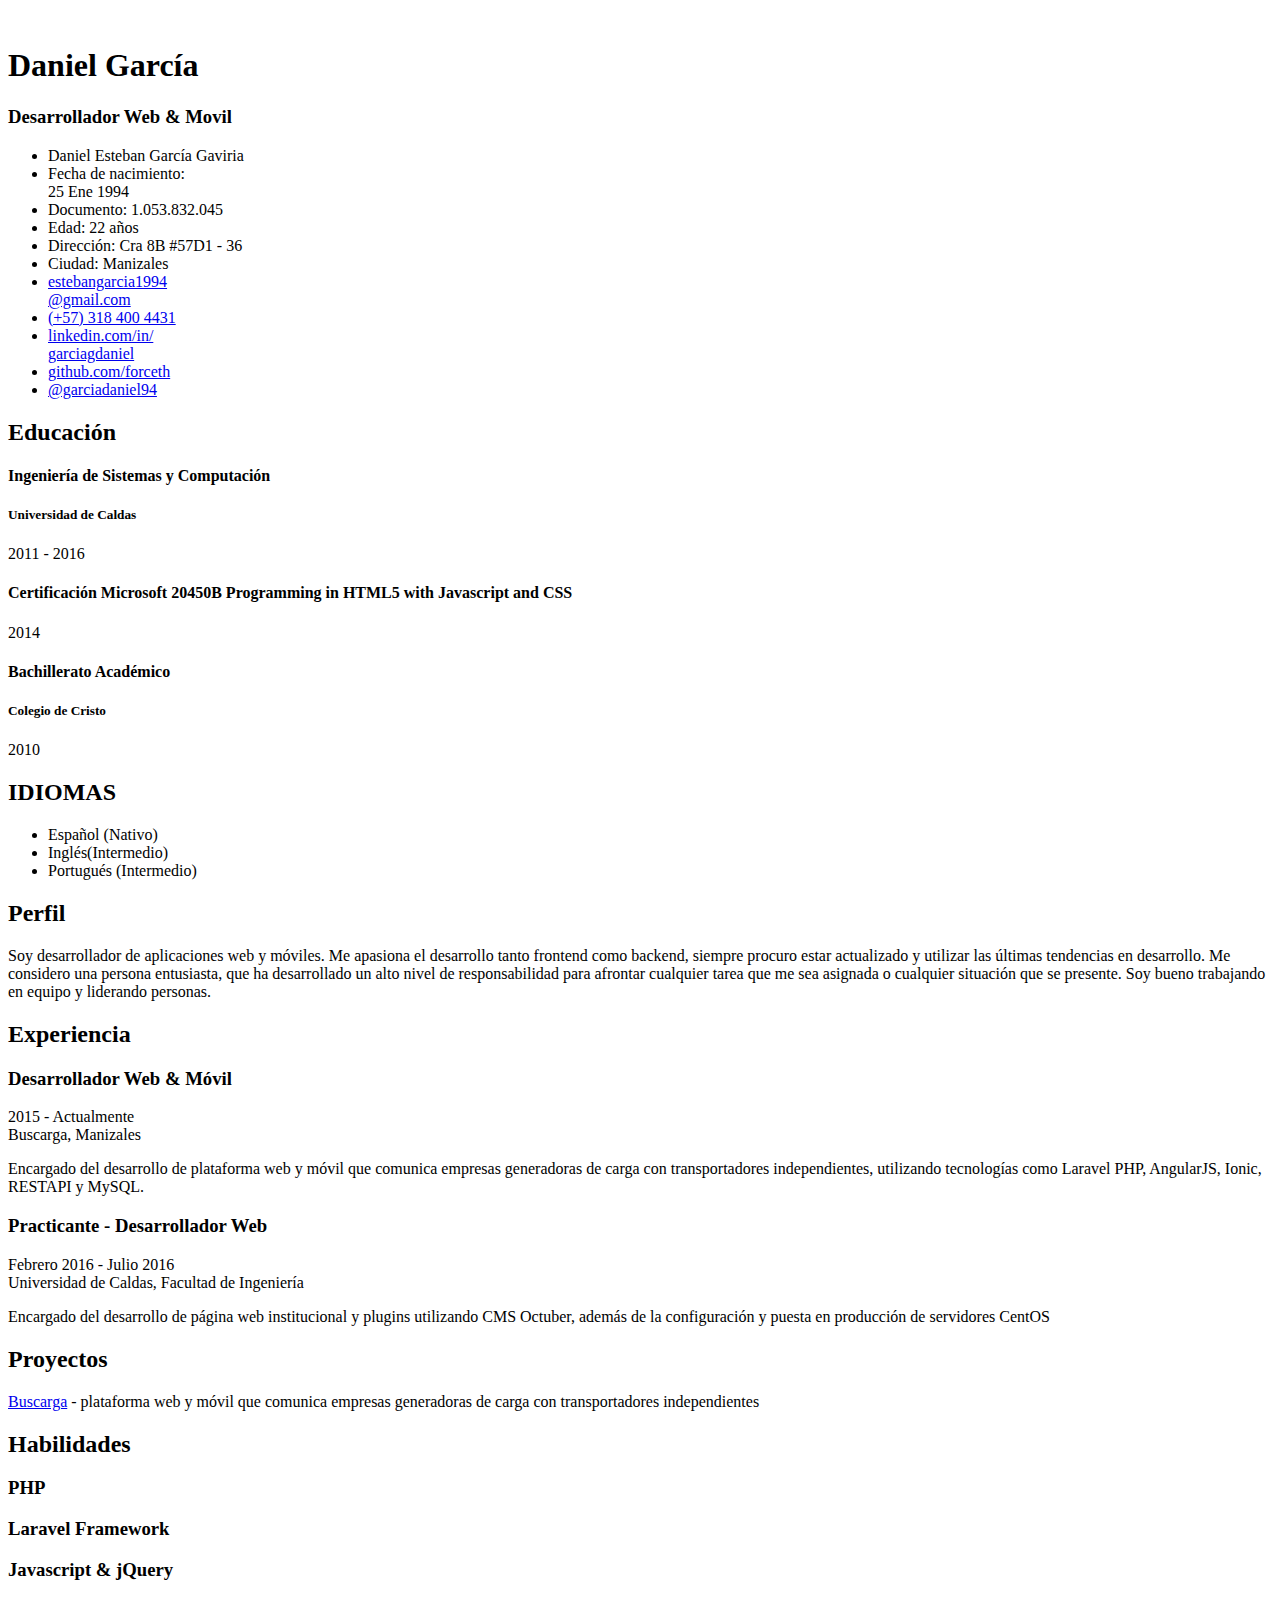
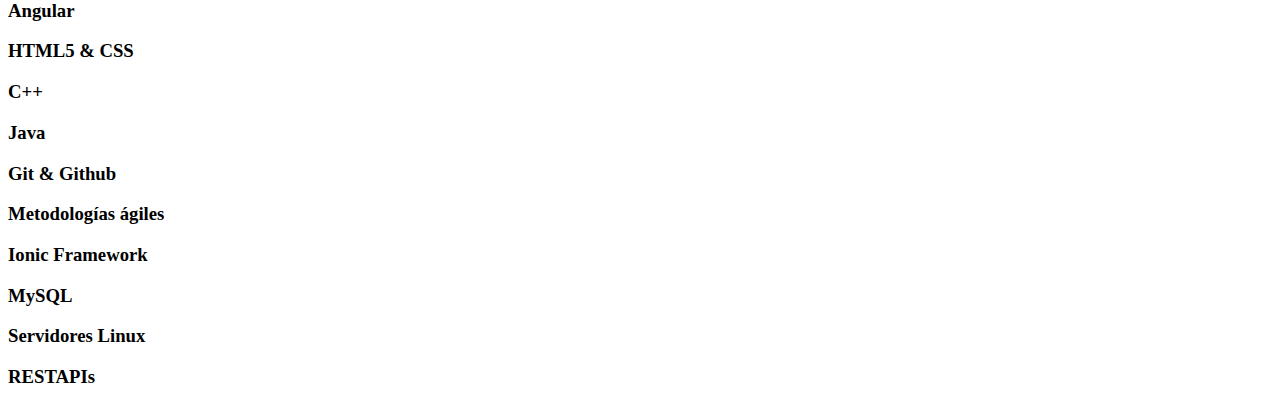
==== index-es.html @ 60609f44 "changes" ====
<!DOCTYPE html>
<!--[if IE 8]> <html lang="en" class="ie8"> <![endif]-->
<!--[if IE 9]> <html lang="en" class="ie9"> <![endif]-->
<!--[if !IE]><!--> <html lang="en"> <!--<![endif]-->
<head>
    <title>CV Daniel García</title>
    <!-- Meta -->
    <meta charset="utf-8">
    <meta http-equiv="X-UA-Compatible" content="IE=edge">
    <meta name="viewport" content="width=device-width, initial-scale=1.0">
    <meta name="description" content="Responsive HTML5 Resume/CV Template for Developers">
    <meta name="author" content="Xiaoying Riley at 3rd Wave Media">
    <link rel="shortcut icon" href="">
    <link href='https://fonts.googleapis.com/css?family=Roboto:400,500,400italic,300italic,300,500italic,700,700italic,900,900italic' rel='stylesheet' type='text/css'>
    <!-- Global CSS -->
    <link rel="stylesheet" href="assets/plugins/bootstrap/css/bootstrap.min.css">
    <!-- Plugins CSS -->
    <link rel="stylesheet" href="assets/plugins/font-awesome/css/font-awesome.css">

    <!-- Theme CSS -->
    <link id="theme-style" rel="stylesheet" href="assets/css/styles.css">
    <!-- HTML5 shim and Respond.js for IE8 support of HTML5 elements and media queries -->
    <!--[if lt IE 9]>
      <script src="https://oss.maxcdn.com/html5shiv/3.7.2/html5shiv.min.js"></script>
      <script src="https://oss.maxcdn.com/respond/1.4.2/respond.min.js"></script>
    <![endif]-->
</head>

<body>
    <div class="wrapper">
        <div class="sidebar-wrapper">
            <div class="profile-container">
                <img class="profile" src="assets/images/profile-01.png" alt="" />
                <h1 class="name">Daniel García</h1>
                <h3 class="tagline">Desarrollador Web &amp; Movil</h3>
            </div><!--//profile-container-->

            <div class="contact-container container-block">
                <ul class="list-unstyled contact-list">
                    <li>Daniel Esteban García Gaviria</li>
                    <li>Fecha de nacimiento: <br>25 Ene 1994</li>
                    <li>Documento: 1.053.832.045</li>
                    <li>Edad: 22 años</li>
                    <li>Dirección: Cra 8B #57D1 - 36</li>
                    <li>Ciudad: Manizales</li>
                    <li class="email"><i class="fa fa-envelope"></i><a href="mailto: yourname@email.com">estebangarcia1994<br>@gmail.com</a></li>
                    <li class="phone"><i class="fa fa-phone"></i><a href="tel:0123 456 789">(+57) 318 400 4431</a></li>
                    <li class="linkedin"><i class="fa fa-linkedin"></i><a href="https://www.linkedin.com/in/garciagdaniel" target="_blank">linkedin.com/in/<br>garciagdaniel</a></li>
                    <li class="github"><i class="fa fa-github"></i><a href="http://github.com/forceth" target="_blank">github.com/forceth</a></li>
                    <li class="twitter"><i class="fa fa-twitter"></i><a href="https://twitter.com/garciadaniel94" target="_blank">@garciadaniel94</a></li>
                </ul>
            </div><!--//contact-container-->
            <div class="education-container container-block">
                <h2 class="container-block-title">Educación</h2>
                <div class="item">
                    <h4 class="degree">Ingeniería de Sistemas y Computación</h4>
                    <h5 class="meta">Universidad de Caldas</h5>
                    <div class="time">2011 - 2016</div>
                </div><!--//item-->
                <div class="item">
                    <h4 class="degree">Certificación Microsoft 20450B Programming in HTML5 with Javascript and CSS</h4>
                    <div class="time">2014</div>
                </div>
                <div class="item">
                    <h4 class="degree">Bachillerato Académico</h4>
                    <h5 class="meta">Colegio de Cristo</h5>
                    <div class="time">2010</div>
                </div><!--//item-->
            </div><!--//education-container-->

            <div class="languages-container container-block">
                <h2 class="container-block-title">IDIOMAS</h2>
                <ul class="list-unstyled interests-list">
                    <li>Español <span class="lang-desc">(Nativo)</span></li>
                    <li>Inglés<span class="lang-desc">(Intermedio)</span></li>
                    <li>Portugués <span class="lang-desc">(Intermedio)</span></li>
                </ul>
            </div><!--//interests-->

        <!--//interests-->

        </div><!--//sidebar-wrapper-->

        <div class="main-wrapper">

            <section class="section summary-section">
                <h2 class="section-title"><i class="fa fa-user"></i>Perfil</h2>
                <div class="summary">
                    <p>Soy desarrollador de aplicaciones web y móviles. Me apasiona el desarrollo tanto frontend como backend, siempre procuro estar actualizado y utilizar las últimas tendencias en desarrollo. Me considero una persona entusiasta, que ha desarrollado un alto nivel de responsabilidad para afrontar cualquier tarea que me sea asignada o cualquier situación que se presente. Soy bueno trabajando en equipo y liderando personas.</p>
                </div><!--//summary-->
            </section><!--//section-->

            <section class="section experiences-section">
                <h2 class="section-title"><i class="fa fa-briefcase"></i>Experiencia</h2>

                <div class="item">
                    <div class="meta">
                        <div class="upper-row">
                            <h3 class="job-title">Desarrollador Web &amp; Móvil</h3>
                            <div class="time">2015 - Actualmente</div>
                        </div><!--//upper-row-->
                        <div class="company">Buscarga, Manizales</div>
                    </div><!--//meta-->
                    <div class="details">
                        <p>Encargado del desarrollo de plataforma web y móvil que comunica empresas generadoras de carga con transportadores independientes, utilizando tecnologías como Laravel PHP, AngularJS, Ionic, RESTAPI y MySQL. </p>
                    </div><!--//details-->
                </div><!--//item-->

                <div class="item">
                    <div class="meta">
                        <div class="upper-row">
                            <h3 class="job-title">Practicante - Desarrollador Web</h3>
                            <div class="time">Febrero 2016 - Julio 2016</div>
                        </div><!--//upper-row-->
                        <div class="company">Universidad de Caldas, Facultad de Ingeniería</div>
                    </div><!--//meta-->
                    <div class="details">
                        <p>Encargado del desarrollo de página web institucional y plugins utilizando CMS Octuber, además de la configuración y puesta en producción de servidores CentOS</p>
                    </div><!--//details-->
                </div><!--//item-->
            </section><!--//section-->

            <section class="section projects-section">
                <h2 class="section-title"><i class="fa fa-archive"></i>Proyectos</h2>
                <div class="item">
                    <span class="project-title"><a href="http://www.buscarga.co" target="_blank">Buscarga</a></span> - <span class="project-tagline">plataforma web y móvil que comunica empresas generadoras de carga con transportadores independientes</span>
                </div><!--//item-->
            </section><!--//section-->

            <section class="skills-section section">
                <h2 class="section-title"><i class="fa fa-rocket"></i>Habilidades</h2>
                <div class="skillset">
                    <div class="item">
                        <h3 class="level-title">PHP</h3>
                        <div class="level-bar">
                            <div class="level-bar-inner" data-level="85%">
                            </div>
                        </div><!--//level-bar-->
                    </div><!--//item-->

                    <div class="item">
                        <h3 class="level-title">Laravel Framework</h3>
                        <div class="level-bar">
                            <div class="level-bar-inner" data-level="75%">
                            </div>
                        </div><!--//level-bar-->
                    </div><!--//item-->

                    <div class="item">
                        <h3 class="level-title">Javascript &amp; jQuery</h3>
                        <div class="level-bar">
                            <div class="level-bar-inner" data-level="70%">
                            </div>
                        </div><!--//level-bar-->
                    </div><!--//item-->

                    <div class="item">
                        <h3 class="level-title">Angular</h3>
                        <div class="level-bar">
                            <div class="level-bar-inner" data-level="60%">
                            </div>
                        </div><!--//level-bar-->
                    </div><!--//item-->

                    <div class="item">
                        <h3 class="level-title">HTML5 &amp; CSS</h3>
                        <div class="level-bar">
                            <div class="level-bar-inner" data-level="95%">
                            </div>
                        </div><!--//level-bar-->
                    </div><!--//item-->

                    <div class="item">
                        <h3 class="level-title">C++</h3>
                        <div class="level-bar">
                            <div class="level-bar-inner" data-level="60%">
                            </div>
                        </div><!--//level-bar-->
                    </div><!--//item-->

                    <div class="item">
                        <h3 class="level-title">Java</h3>
                        <div class="level-bar">
                            <div class="level-bar-inner" data-level="90%">
                            </div>
                        </div><!--//level-bar-->
                    </div><!--//item-->

                    <div class="item">
                        <h3 class="level-title">Git &amp; Github</h3>
                        <div class="level-bar">
                            <div class="level-bar-inner" data-level="80%">
                            </div>
                        </div><!--//level-bar-->
                    </div><!--//item-->

                    <div class="item">
                        <h3 class="level-title">Metodologías ágiles</h3>
                        <div class="level-bar">
                            <div class="level-bar-inner" data-level="85%">
                            </div>
                        </div><!--//level-bar-->
                    </div><!--//item-->

                    <div class="item">
                        <h3 class="level-title">Ionic Framework</h3>
                        <div class="level-bar">
                            <div class="level-bar-inner" data-level="60%">
                            </div>
                        </div><!--//level-bar-->
                    </div><!--//item-->

                    <div class="item">
                        <h3 class="level-title">MySQL</h3>
                        <div class="level-bar">
                            <div class="level-bar-inner" data-level="80%">
                            </div>
                        </div><!--//level-bar-->
                    </div><!--//item-->

                    <div class="item">
                        <h3 class="level-title">Servidores Linux</h3>
                        <div class="level-bar">
                            <div class="level-bar-inner" data-level="50%">
                            </div>
                        </div><!--//level-bar-->
                    </div><!--//item-->

                    <div class="item">
                        <h3 class="level-title">RESTAPIs</h3>
                        <div class="level-bar">
                            <div class="level-bar-inner" data-level="70%">
                            </div>
                        </div><!--//level-bar-->
                    </div><!--//item-->
                </div>
            </section><!--//skills-section-->

        </div><!--//main-body-->
    </div>
    <!-- Javascript -->
    <script type="text/javascript" src="assets/plugins/jquery-1.11.3.min.js"></script>
    <script type="text/javascript" src="assets/plugins/bootstrap/js/bootstrap.min.js"></script>
    <!-- custom js -->
    <script type="text/javascript" src="assets/js/main.js"></script>
</body>
</html>
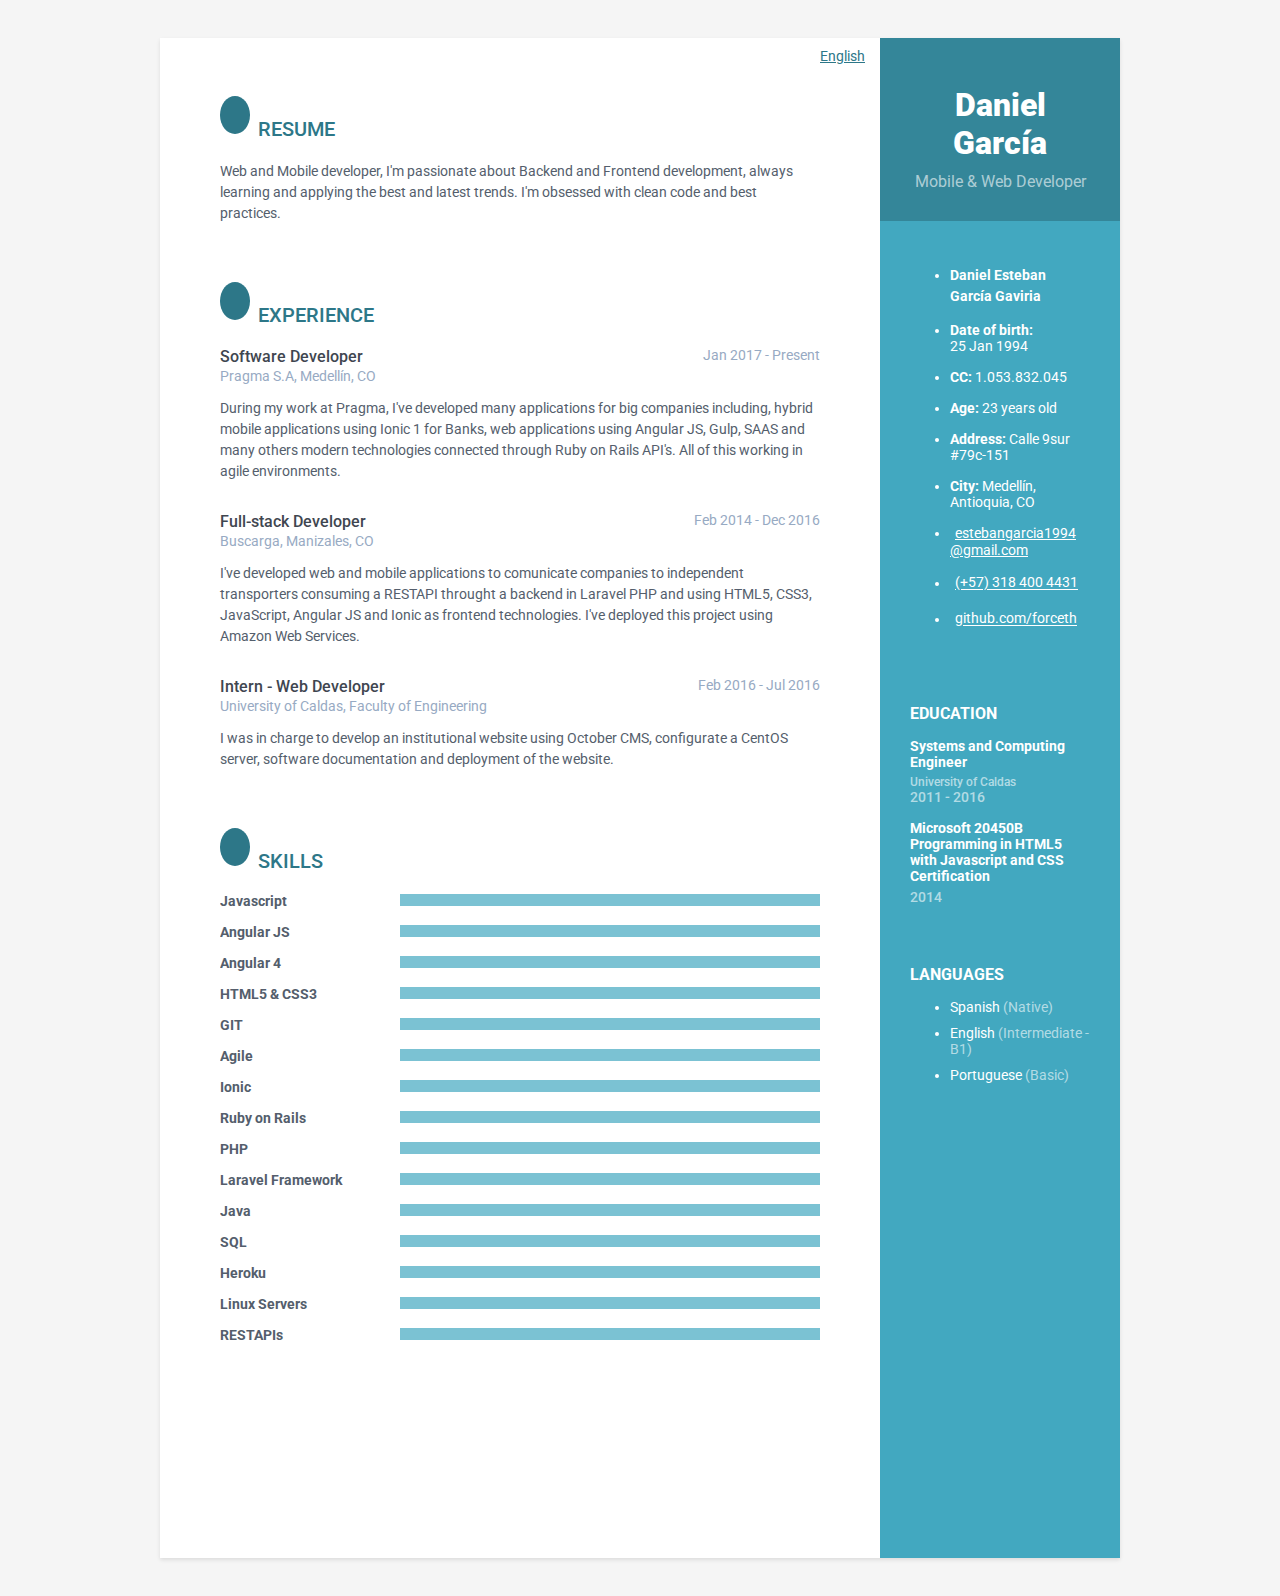
==== commit 66f1b363: "changes" ====
--- a/index-es.html
+++ b/index-es.html
@@ -1,7 +1,10 @@
 <!DOCTYPE html>
 <!--[if IE 8]> <html lang="en" class="ie8"> <![endif]-->
 <!--[if IE 9]> <html lang="en" class="ie9"> <![endif]-->
-<!--[if !IE]><!--> <html lang="en"> <!--<![endif]-->
+<!--[if !IE]><!-->
+<html lang="en">
+<!--<![endif]-->
+
 <head>
     <title>CV Daniel García</title>
     <!-- Meta -->
@@ -11,7 +14,8 @@
     <meta name="description" content="Responsive HTML5 Resume/CV Template for Developers">
     <meta name="author" content="Xiaoying Riley at 3rd Wave Media">
     <link rel="shortcut icon" href="">
-    <link href='https://fonts.googleapis.com/css?family=Roboto:400,500,400italic,300italic,300,500italic,700,700italic,900,900italic' rel='stylesheet' type='text/css'>
+    <link href='https://fonts.googleapis.com/css?family=Roboto:400,500,400italic,300italic,300,500italic,700,700italic,900,900italic'
+        rel='stylesheet' type='text/css'>
     <!-- Global CSS -->
     <link rel="stylesheet" href="assets/plugins/bootstrap/css/bootstrap.min.css">
     <!-- Plugins CSS -->
@@ -32,211 +36,292 @@
             <div class="profile-container">
                 <img class="profile" src="assets/images/profile-01.png" alt="" />
                 <h1 class="name">Daniel García</h1>
-                <h3 class="tagline">Desarrollador Web &amp; Movil</h3>
-            </div><!--//profile-container-->
+                <h3 class="tagline"> Mobile &amp; Web Developer</h3>
+            </div>
+            <!--//profile-container-->
 
             <div class="contact-container container-block">
                 <ul class="list-unstyled contact-list">
-                    <li>Daniel Esteban García Gaviria</li>
-                    <li>Fecha de nacimiento: <br>25 Ene 1994</li>
-                    <li>Documento: 1.053.832.045</li>
-                    <li>Edad: 22 años</li>
-                    <li>Dirección: Cra 8B #57D1 - 36</li>
-                    <li>Ciudad: Manizales</li>
+                    <li>
+                        <p class="bold">Daniel Esteban García Gaviria</p>
+                    </li>
+                    <li><label class="bold">Date of birth:</label> <br>25 Jan 1994</li>
+                    <li><label class="bold">CC:</label> 1.053.832.045</li>
+                    <li><label class="bold">Age:</label> 23 years old</li>
+                    <li><label class="bold">Address:</label> Calle 9sur #79c-151</li>
+                    <li><label class="bold">City:</label> Medellín, Antioquia, CO</li>
                     <li class="email"><i class="fa fa-envelope"></i><a href="mailto: yourname@email.com">estebangarcia1994<br>@gmail.com</a></li>
-                    <li class="phone"><i class="fa fa-phone"></i><a href="tel:0123 456 789">(+57) 318 400 4431</a></li>
-                    <li class="linkedin"><i class="fa fa-linkedin"></i><a href="https://www.linkedin.com/in/garciagdaniel" target="_blank">linkedin.com/in/<br>garciagdaniel</a></li>
+                    <li class="phone"><i class="fa fa-phone"></i><a href="tel:3184004431">(+57) 318 400 4431</a></li>
                     <li class="github"><i class="fa fa-github"></i><a href="http://github.com/forceth" target="_blank">github.com/forceth</a></li>
-                    <li class="twitter"><i class="fa fa-twitter"></i><a href="https://twitter.com/garciadaniel94" target="_blank">@garciadaniel94</a></li>
                 </ul>
-            </div><!--//contact-container-->
+            </div>
+            <!--//contact-container-->
             <div class="education-container container-block">
-                <h2 class="container-block-title">Educación</h2>
-                <div class="item">
-                    <h4 class="degree">Ingeniería de Sistemas y Computación</h4>
-                    <h5 class="meta">Universidad de Caldas</h5>
+                <h2 class="container-block-title">Education</h2>
+                <div class="item">
+                    <h4 class="degree">Systems and Computing Engineer</h4>
+                    <h5 class="meta">University of Caldas</h5>
                     <div class="time">2011 - 2016</div>
-                </div><!--//item-->
-                <div class="item">
-                    <h4 class="degree">Certificación Microsoft 20450B Programming in HTML5 with Javascript and CSS</h4>
+                </div>
+                <!--//item-->
+                <div class="item">
+                    <h4 class="degree">Microsoft 20450B Programming in HTML5 with Javascript and CSS Certification</h4>
                     <div class="time">2014</div>
                 </div>
-                <div class="item">
-                    <h4 class="degree">Bachillerato Académico</h4>
-                    <h5 class="meta">Colegio de Cristo</h5>
-                    <div class="time">2010</div>
-                </div><!--//item-->
-            </div><!--//education-container-->
+                <!--//item-->
+            </div>
+            <!--//education-container-->
 
             <div class="languages-container container-block">
-                <h2 class="container-block-title">IDIOMAS</h2>
+                <h2 class="container-block-title">Languages</h2>
                 <ul class="list-unstyled interests-list">
-                    <li>Español <span class="lang-desc">(Nativo)</span></li>
-                    <li>Inglés<span class="lang-desc">(Intermedio)</span></li>
-                    <li>Portugués <span class="lang-desc">(Intermedio)</span></li>
+                    <li>Spanish <span class="lang-desc">(Native)</span></li>
+                    <li>English<span class="lang-desc"> (Intermediate - B1)</span></li>
+                    <li>Portuguese <span class="lang-desc">(Basic)</span></li>
                 </ul>
-            </div><!--//interests-->
-
-        <!--//interests-->
-
-        </div><!--//sidebar-wrapper-->
+            </div>
+            <!--//interests-->
+
+            <!--//interests-->
+
+        </div>
+        <!--//sidebar-wrapper-->
 
         <div class="main-wrapper">
-
+            <div class="language">
+                <a href="index.html">English</a>
+            </div>
             <section class="section summary-section">
-                <h2 class="section-title"><i class="fa fa-user"></i>Perfil</h2>
+                <h2 class="section-title"><i class="fa fa-user"></i>Resume</h2>
                 <div class="summary">
-                    <p>Soy desarrollador de aplicaciones web y móviles. Me apasiona el desarrollo tanto frontend como backend, siempre procuro estar actualizado y utilizar las últimas tendencias en desarrollo. Me considero una persona entusiasta, que ha desarrollado un alto nivel de responsabilidad para afrontar cualquier tarea que me sea asignada o cualquier situación que se presente. Soy bueno trabajando en equipo y liderando personas.</p>
-                </div><!--//summary-->
-            </section><!--//section-->
+                    <p>Web and Mobile developer, I'm passionate about Backend and Frontend development, always learning and
+                        applying the best and latest trends. I'm obsessed with clean code and best practices.</p>
+                </div>
+                <!--//summary-->
+            </section>
+            <!--//section-->
 
             <section class="section experiences-section">
-                <h2 class="section-title"><i class="fa fa-briefcase"></i>Experiencia</h2>
+                <h2 class="section-title"><i class="fa fa-briefcase"></i>Experience</h2>
 
                 <div class="item">
                     <div class="meta">
                         <div class="upper-row">
-                            <h3 class="job-title">Desarrollador Web &amp; Móvil</h3>
-                            <div class="time">2015 - Actualmente</div>
-                        </div><!--//upper-row-->
-                        <div class="company">Buscarga, Manizales</div>
-                    </div><!--//meta-->
+                            <h3 class="job-title">Software Developer</h3>
+                            <div class="time">Jan 2017 - Present</div>
+                        </div>
+                        <!--//upper-row-->
+                        <div class="company">Pragma S.A, Medellín, CO</div>
+                    </div>
+                    <!--//meta-->
                     <div class="details">
-                        <p>Encargado del desarrollo de plataforma web y móvil que comunica empresas generadoras de carga con transportadores independientes, utilizando tecnologías como Laravel PHP, AngularJS, Ionic, RESTAPI y MySQL. </p>
-                    </div><!--//details-->
-                </div><!--//item-->
+                        <p> During my work at Pragma, I've developed many applications for big companies including, hybrid mobile
+                            applications using Ionic 1 for Banks, web applications using Angular JS, Gulp, SAAS and many
+                            others modern technologies connected through Ruby on Rails API's. All of this working in agile
+                            environments.
+                        </p>
+                    </div>
+                    <!--//details-->
+                </div>
+                <!--//item-->
 
                 <div class="item">
                     <div class="meta">
                         <div class="upper-row">
-                            <h3 class="job-title">Practicante - Desarrollador Web</h3>
-                            <div class="time">Febrero 2016 - Julio 2016</div>
-                        </div><!--//upper-row-->
-                        <div class="company">Universidad de Caldas, Facultad de Ingeniería</div>
-                    </div><!--//meta-->
+                            <h3 class="job-title">Full-stack Developer</h3>
+                            <div class="time">Feb 2014 - Dec 2016</div>
+                        </div>
+                        <!--//upper-row-->
+                        <div class="company">Buscarga, Manizales, CO</div>
+                    </div>
+                    <!--//meta-->
                     <div class="details">
-                        <p>Encargado del desarrollo de página web institucional y plugins utilizando CMS Octuber, además de la configuración y puesta en producción de servidores CentOS</p>
-                    </div><!--//details-->
-                </div><!--//item-->
-            </section><!--//section-->
-
-            <section class="section projects-section">
-                <h2 class="section-title"><i class="fa fa-archive"></i>Proyectos</h2>
-                <div class="item">
-                    <span class="project-title"><a href="http://www.buscarga.co" target="_blank">Buscarga</a></span> - <span class="project-tagline">plataforma web y móvil que comunica empresas generadoras de carga con transportadores independientes</span>
-                </div><!--//item-->
-            </section><!--//section-->
+                        <p>I've developed web and mobile applications to comunicate companies to independent transporters consuming
+                            a RESTAPI throught a backend in Laravel PHP and using HTML5, CSS3, JavaScript, Angular JS and
+                            Ionic as frontend technologies. I've deployed this project using Amazon Web Services.</p>
+                    </div>
+                    <!--//details-->
+                </div>
+                <!--//item-->
+
+                <div class="item">
+                    <div class="meta">
+                        <div class="upper-row">
+                            <h3 class="job-title">Intern - Web Developer</h3>
+                            <div class="time">Feb 2016 - Jul 2016</div>
+                        </div>
+                        <!--//upper-row-->
+                        <div class="company">University of Caldas, Faculty of Engineering</div>
+                    </div>
+                    <!--//meta-->
+                    <div class="details">
+                        <p>I was in charge to develop an institutional website using October CMS, configurate a CentOS server,
+                            software documentation and deployment of the website.</p>
+                    </div>
+                    <!--//details-->
+                </div>
+                <!--//item-->
+            </section>
+            <!--//section-->
 
             <section class="skills-section section">
-                <h2 class="section-title"><i class="fa fa-rocket"></i>Habilidades</h2>
+                <h2 class="section-title"><i class="fa fa-rocket"></i>Skills</h2>
                 <div class="skillset">
                     <div class="item">
+                        <h3 class="level-title">Javascript</h3>
+                        <div class="level-bar">
+                            <div class="level-bar-inner" data-level="90%">
+                            </div>
+                        </div>
+                        <!--//level-bar-->
+                    </div>
+                    <!--//item-->
+
+                    <div class="item">
+                        <h3 class="level-title">Angular JS</h3>
+                        <div class="level-bar">
+                            <div class="level-bar-inner" data-level="85%">
+                            </div>
+                        </div>
+                        <!--//level-bar-->
+                    </div>
+                    <!--//item-->
+
+                    <div class="item">
+                        <h3 class="level-title">Angular 4</h3>
+                        <div class="level-bar">
+                            <div class="level-bar-inner" data-level="50%">
+                            </div>
+                        </div>
+                        <!--//level-bar-->
+                    </div>
+                    <!--//item-->
+
+                    <div class="item">
+                        <h3 class="level-title">HTML5 &amp; CSS3</h3>
+                        <div class="level-bar">
+                            <div class="level-bar-inner" data-level="95%">
+                            </div>
+                        </div>
+                        <!--//level-bar-->
+                    </div>
+                    <!--//item-->
+
+                    <div class="item">
+                        <h3 class="level-title">GIT</h3>
+                        <div class="level-bar">
+                            <div class="level-bar-inner" data-level="95%">
+                            </div>
+                        </div>
+                        <!--//level-bar-->
+                    </div>
+                    <!--//item-->
+
+                    <div class="item">
+                        <h3 class="level-title">Agile</h3>
+                        <div class="level-bar">
+                            <div class="level-bar-inner" data-level="90%">
+                            </div>
+                        </div>
+                        <!--//level-bar-->
+                    </div>
+                    <!--//item-->
+
+                    <div class="item">
+                        <h3 class="level-title">Ionic</h3>
+                        <div class="level-bar">
+                            <div class="level-bar-inner" data-level="80%">
+                            </div>
+                        </div>
+                        <!--//level-bar-->
+                    </div>
+                    <!--//item-->
+
+                    <div class="item">
+                        <h3 class="level-title">Ruby on Rails</h3>
+                        <div class="level-bar">
+                            <div class="level-bar-inner" data-level="70%">
+                            </div>
+                        </div>
+                        <!--//level-bar-->
+                    </div>
+                    <!--//item-->
+
+                    <div class="item">
                         <h3 class="level-title">PHP</h3>
                         <div class="level-bar">
-                            <div class="level-bar-inner" data-level="85%">
-                            </div>
-                        </div><!--//level-bar-->
-                    </div><!--//item-->
+                            <div class="level-bar-inner" data-level="60%">
+                            </div>
+                        </div>
+                        <!--//level-bar-->
+                    </div>
+                    <!--//item-->
 
                     <div class="item">
                         <h3 class="level-title">Laravel Framework</h3>
                         <div class="level-bar">
-                            <div class="level-bar-inner" data-level="75%">
-                            </div>
-                        </div><!--//level-bar-->
-                    </div><!--//item-->
-
-                    <div class="item">
-                        <h3 class="level-title">Javascript &amp; jQuery</h3>
-                        <div class="level-bar">
-                            <div class="level-bar-inner" data-level="70%">
-                            </div>
-                        </div><!--//level-bar-->
-                    </div><!--//item-->
-
-                    <div class="item">
-                        <h3 class="level-title">Angular</h3>
-                        <div class="level-bar">
                             <div class="level-bar-inner" data-level="60%">
                             </div>
-                        </div><!--//level-bar-->
-                    </div><!--//item-->
-
-                    <div class="item">
-                        <h3 class="level-title">HTML5 &amp; CSS</h3>
-                        <div class="level-bar">
-                            <div class="level-bar-inner" data-level="95%">
-                            </div>
-                        </div><!--//level-bar-->
-                    </div><!--//item-->
-
-                    <div class="item">
-                        <h3 class="level-title">C++</h3>
+                        </div>
+                        <!--//level-bar-->
+                    </div>
+                    <!--//item-->
+
+                    <div class="item">
+                        <h3 class="level-title">Java</h3>
+                        <div class="level-bar">
+                            <div class="level-bar-inner" data-level="90%">
+                            </div>
+                        </div>
+                        <!--//level-bar-->
+                    </div>
+                    <!--//item-->
+
+                    <div class="item">
+                        <h3 class="level-title">SQL</h3>
+                        <div class="level-bar">
+                            <div class="level-bar-inner" data-level="80%">
+                            </div>
+                        </div>
+                        <!--//level-bar-->
+                    </div>
+                    <!--//item-->
+
+                    <div class="item">
+                        <h3 class="level-title">Heroku</h3>
                         <div class="level-bar">
                             <div class="level-bar-inner" data-level="60%">
                             </div>
-                        </div><!--//level-bar-->
-                    </div><!--//item-->
-
-                    <div class="item">
-                        <h3 class="level-title">Java</h3>
-                        <div class="level-bar">
-                            <div class="level-bar-inner" data-level="90%">
-                            </div>
-                        </div><!--//level-bar-->
-                    </div><!--//item-->
-
-                    <div class="item">
-                        <h3 class="level-title">Git &amp; Github</h3>
+                        </div>
+                        <!--//level-bar-->
+                    </div>
+                    <!--//item-->
+
+                    <div class="item">
+                        <h3 class="level-title">Linux Servers</h3>
+                        <div class="level-bar">
+                            <div class="level-bar-inner" data-level="50%">
+                            </div>
+                        </div>
+                        <!--//level-bar-->
+                    </div>
+                    <!--//item-->
+
+                    <div class="item">
+                        <h3 class="level-title">RESTAPIs</h3>
                         <div class="level-bar">
                             <div class="level-bar-inner" data-level="80%">
                             </div>
-                        </div><!--//level-bar-->
-                    </div><!--//item-->
-
-                    <div class="item">
-                        <h3 class="level-title">Metodologías ágiles</h3>
-                        <div class="level-bar">
-                            <div class="level-bar-inner" data-level="85%">
-                            </div>
-                        </div><!--//level-bar-->
-                    </div><!--//item-->
-
-                    <div class="item">
-                        <h3 class="level-title">Ionic Framework</h3>
-                        <div class="level-bar">
-                            <div class="level-bar-inner" data-level="60%">
-                            </div>
-                        </div><!--//level-bar-->
-                    </div><!--//item-->
-
-                    <div class="item">
-                        <h3 class="level-title">MySQL</h3>
-                        <div class="level-bar">
-                            <div class="level-bar-inner" data-level="80%">
-                            </div>
-                        </div><!--//level-bar-->
-                    </div><!--//item-->
-
-                    <div class="item">
-                        <h3 class="level-title">Servidores Linux</h3>
-                        <div class="level-bar">
-                            <div class="level-bar-inner" data-level="50%">
-                            </div>
-                        </div><!--//level-bar-->
-                    </div><!--//item-->
-
-                    <div class="item">
-                        <h3 class="level-title">RESTAPIs</h3>
-                        <div class="level-bar">
-                            <div class="level-bar-inner" data-level="70%">
-                            </div>
-                        </div><!--//level-bar-->
-                    </div><!--//item-->
-                </div>
-            </section><!--//skills-section-->
-
-        </div><!--//main-body-->
+                        </div>
+                        <!--//level-bar-->
+                    </div>
+                    <!--//item-->
+                </div>
+            </section>
+            <!--//skills-section-->
+
+        </div>
+        <!--//main-body-->
     </div>
     <!-- Javascript -->
     <script type="text/javascript" src="assets/plugins/jquery-1.11.3.min.js"></script>
@@ -244,4 +329,5 @@
     <!-- custom js -->
     <script type="text/javascript" src="assets/js/main.js"></script>
 </body>
-</html>
+
+</html>--- a/assets/css/styles.css
+++ b/assets/css/styles.css
@@ -0,0 +1,372 @@
+/*
+ * Template Name: Orbit - Responsive Resume/CV Template for Developers
+ * Version: 1.0
+ * Author: Xiaoying Riley
+ * Twitter: @3rdwave_themes
+ * License: Creative Commons Attribution 3.0 License
+ * Website: http://themes.3rdwavemedia.com/
+*/
+
+
+/* styles.css */
+
+
+/* ======= Base ======= */
+
+body {
+  font-family: 'Roboto', sans-serif;
+  color: #545E6C;
+  background: #f5f5f5;
+  font-size: 14px;
+  padding: 30px;
+  -webkit-font-smoothing: antialiased;
+  -moz-osx-font-smoothing: grayscale;
+}
+
+h1,
+h2,
+h3,
+h4,
+h5,
+h6 {
+  font-weight: 700;
+}
+
+a {
+  color: #2d7788;
+  -webkit-transition: all 0.4s ease-in-out;
+  -moz-transition: all 0.4s ease-in-out;
+  -ms-transition: all 0.4s ease-in-out;
+  -o-transition: all 0.4s ease-in-out;
+}
+
+a:hover {
+  text-decoration: underline;
+  color: #1a454f;
+}
+
+a:focus {
+  text-decoration: none;
+}
+
+p {
+  line-height: 1.5;
+}
+
+.wrapper {
+  background: #42A8C0;
+  max-width: 960px;
+  margin: 0 auto;
+  position: relative;
+  -webkit-box-shadow: 0px 2px 4px rgba(0, 0, 0, 0.1);
+  -moz-box-shadow: 0px 2px 4px rgba(0, 0, 0, 0.1);
+  box-shadow: 0px 2px 4px rgba(0, 0, 0, 0.1);
+}
+
+.sidebar-wrapper {
+  background: #42A8C0;
+  position: absolute;
+  right: 0;
+  width: 240px;
+  height: 100%;
+  min-height: 800px;
+  color: #fff;
+}
+
+.sidebar-wrapper a {
+  color: #fff;
+}
+
+.sidebar-wrapper .profile-container {
+  padding: 30px;
+  background: rgba(0, 0, 0, 0.2);
+  text-align: center;
+  color: #fff;
+}
+
+.sidebar-wrapper .name {
+  font-size: 32px;
+  font-weight: 900;
+  margin-top: 0;
+  margin-bottom: 10px;
+}
+
+.sidebar-wrapper .tagline {
+  color: rgba(255, 255, 255, 0.6);
+  font-size: 16px;
+  font-weight: 400;
+  margin-top: 0;
+  margin-bottom: 0;
+}
+
+.sidebar-wrapper .profile {
+  margin-bottom: 15px;
+}
+
+.sidebar-wrapper .contact-list .fa {
+  margin-right: 5px;
+  font-size: 18px;
+  vertical-align: middle;
+}
+
+.sidebar-wrapper .contact-list li {
+  margin-bottom: 15px;
+}
+
+.sidebar-wrapper .contact-list li:last-child {
+  margin-bottom: 0;
+}
+
+.sidebar-wrapper .contact-list .email .fa {
+  font-size: 14px;
+}
+
+.sidebar-wrapper .container-block {
+  padding: 30px;
+}
+
+.sidebar-wrapper .container-block-title {
+  text-transform: uppercase;
+  font-size: 16px;
+  font-weight: 700;
+  margin-top: 0;
+  margin-bottom: 15px;
+}
+
+.sidebar-wrapper .degree {
+  font-size: 14px;
+  margin-top: 0;
+  margin-bottom: 5px;
+}
+
+.sidebar-wrapper .education-container .item {
+  margin-bottom: 15px;
+}
+
+.sidebar-wrapper .education-container .item:last-child {
+  margin-bottom: 0;
+}
+
+.sidebar-wrapper .education-container .meta {
+  color: rgba(255, 255, 255, 0.6);
+  font-weight: 500;
+  margin-bottom: 0px;
+  margin-top: 0;
+}
+
+.sidebar-wrapper .education-container .time {
+  color: rgba(255, 255, 255, 0.6);
+  font-weight: 500;
+  margin-bottom: 0px;
+}
+
+.sidebar-wrapper .languages-container .lang-desc {
+  color: rgba(255, 255, 255, 0.6);
+}
+
+.sidebar-wrapper .languages-list {
+  margin-bottom: 0;
+}
+
+.sidebar-wrapper .languages-list li {
+  margin-bottom: 10px;
+}
+
+.sidebar-wrapper .languages-list li:last-child {
+  margin-bottom: 0;
+}
+
+.sidebar-wrapper .interests-list {
+  margin-bottom: 0;
+}
+
+.sidebar-wrapper .interests-list li {
+  margin-bottom: 10px;
+}
+
+.sidebar-wrapper .interests-list li:last-child {
+  margin-bottom: 0;
+}
+
+.main-wrapper {
+  background: #fff;
+  padding: 60px;
+  padding-right: 300px;
+  height: 1400px;
+}
+
+.main-wrapper .section-title {
+  text-transform: uppercase;
+  font-size: 20px;
+  font-weight: 500;
+  color: #2d7788;
+  position: relative;
+  margin-top: 0;
+  margin-bottom: 20px;
+}
+
+.main-wrapper .section-title .fa {
+  width: 30px;
+  height: 30px;
+  margin-right: 8px;
+  display: inline-block;
+  color: #fff;
+  -webkit-border-radius: 50%;
+  -moz-border-radius: 50%;
+  -ms-border-radius: 50%;
+  -o-border-radius: 50%;
+  border-radius: 50%;
+  -moz-background-clip: padding;
+  -webkit-background-clip: padding-box;
+  background-clip: padding-box;
+  background: #2d7788;
+  text-align: center;
+  padding-top: 8px;
+  font-size: 16px;
+  position: relative;
+  top: -2px;
+}
+
+.main-wrapper .section {
+  margin-bottom: 60px;
+}
+
+.main-wrapper .experiences-section .item {
+  margin-bottom: 30px;
+}
+
+.main-wrapper .upper-row {
+  position: relative;
+  overflow: hidden;
+  margin-bottom: 2px;
+}
+
+.main-wrapper .job-title {
+  color: #3F4650;
+  font-size: 16px;
+  margin-top: 0;
+  margin-bottom: 0;
+  font-weight: 500;
+}
+
+.main-wrapper .time {
+  position: absolute;
+  right: 0;
+  top: 0;
+  color: #97AAC3;
+}
+
+.main-wrapper .company {
+  margin-bottom: 10px;
+  color: #97AAC3;
+}
+
+.main-wrapper .project-title {
+  font-size: 16px;
+  font-weight: 400;
+  margin-top: 0;
+  margin-bottom: 5px;
+}
+
+.main-wrapper .projects-section .intro {
+  margin-bottom: 30px;
+}
+
+.main-wrapper .projects-section .item {
+  margin-bottom: 15px;
+}
+
+.skillset .item {
+  margin-bottom: 15px;
+  overflow: hidden;
+}
+
+.skillset .level-title {
+  font-size: 14px;
+  margin-top: 0;
+  margin-bottom: 12px;
+}
+
+.skillset .level-bar {
+  height: 12px;
+  background: #f5f5f5;
+}
+
+.skillset .level-bar-inner {
+  height: 12px;
+  background: #7bc2d3;
+}
+
+.footer {
+  padding: 30px;
+  padding-top: 60px;
+}
+
+.footer .copyright {
+  line-height: 1.6;
+  color: #545E6C;
+  font-size: 13px;
+}
+
+.footer .fa-heart {
+  color: #fb866a;
+}
+
+
+/* Extra small devices (phones, less than 768px) */
+
+@media (max-width: 767px) {
+  .sidebar-wrapper {
+    position: static;
+    width: inherit;
+  }
+  .main-wrapper {
+    padding: 30px;
+  }
+  .main-wrapper .time {
+    position: static;
+    display: block;
+    margin-top: 5px;
+  }
+  .main-wrapper .upper-row {
+    margin-bottom: 0;
+  }
+}
+
+.bold {
+  font-weight: bold;
+}
+
+.language{
+  width: 100px;
+  position: absolute;
+  top: 10px;
+  right: 200px;
+}
+
+/* Small devices (tablets, 768px and up) */
+
+
+/* Medium devices (desktops, 992px and up) */
+
+@media (min-width: 992px) {
+  .skillset .level-title {
+    display: inline-block;
+    float: left;
+    width: 30%;
+    margin-bottom: 0;
+  }
+  .skillset .level-bar {
+    display: inline-block;
+    width: 70%;
+    float: left;
+    position: relative;
+    top: 1px;
+  }
+}
+
+
+/* Large devices (large desktops, 1200px and up) */
+
+
+/* Ex-Large devices (large desktops, 1200px and up) */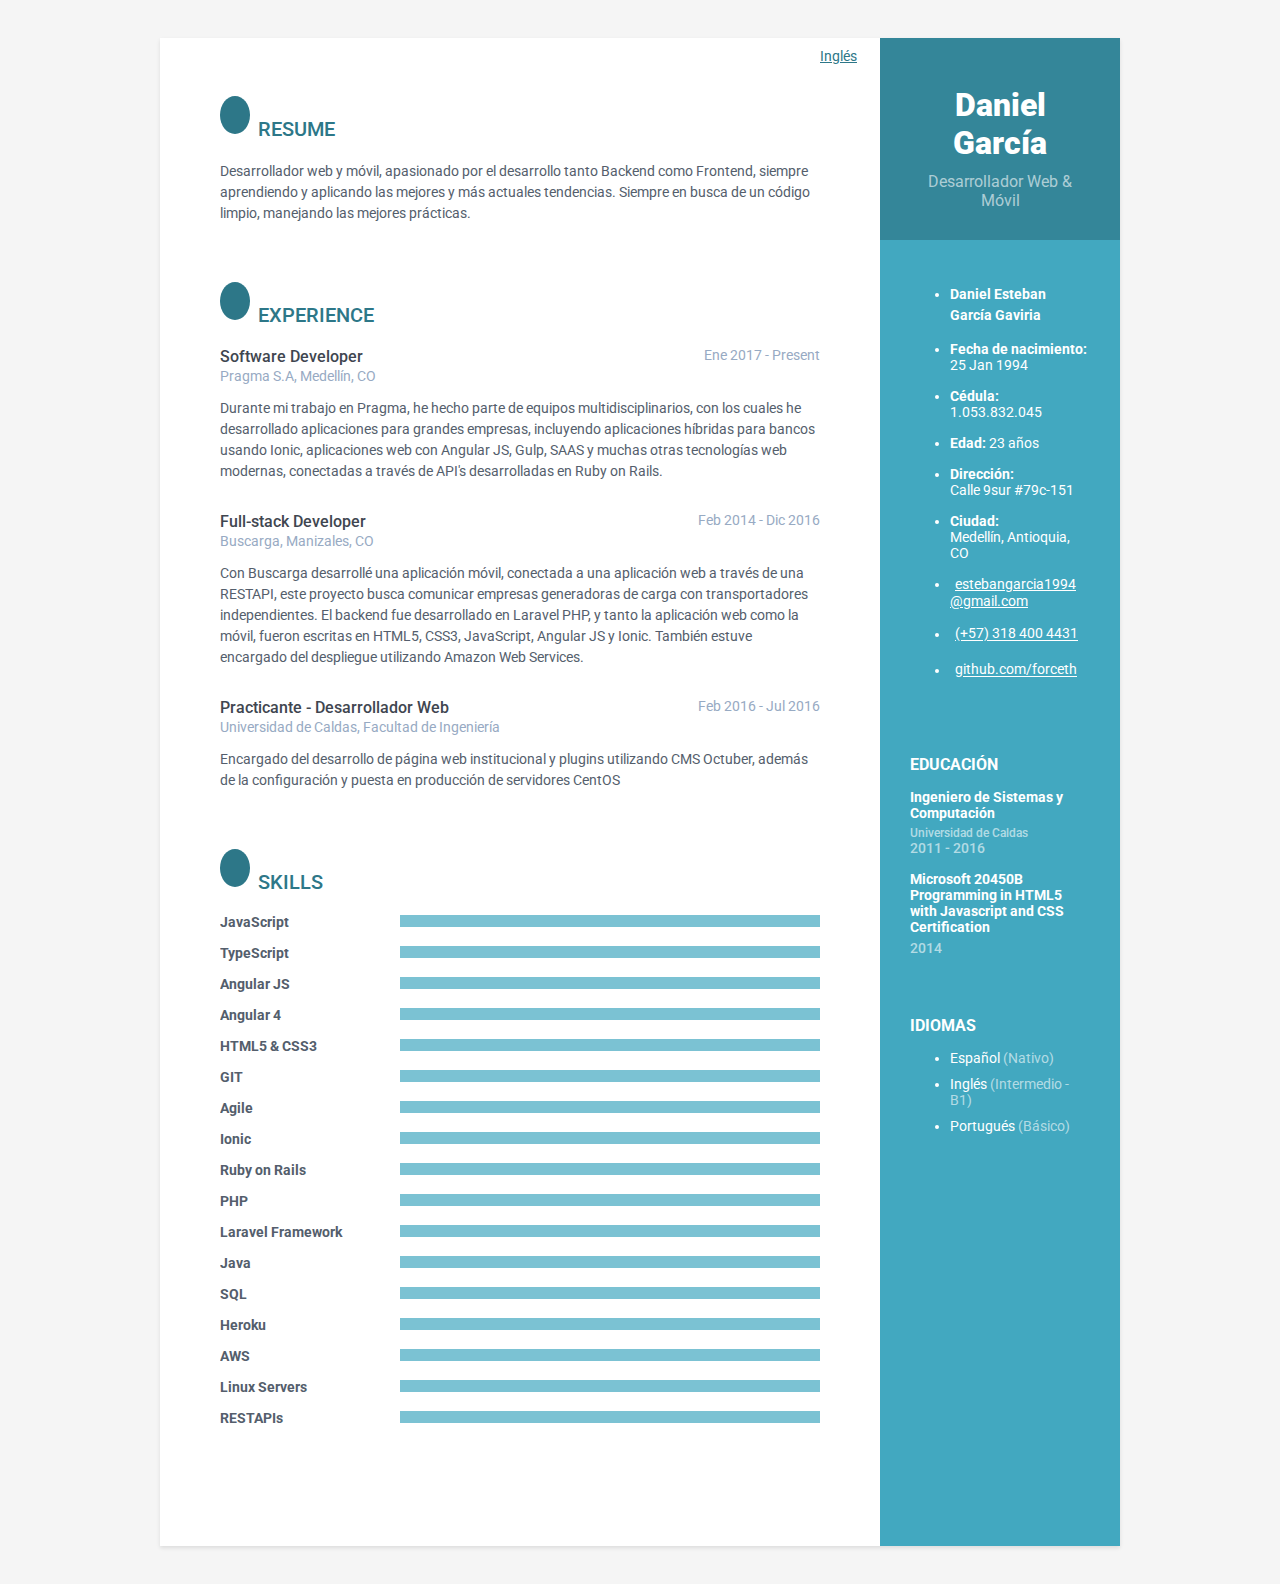
==== commit 84c8bc0b: "changes" ====
--- a/index-es.html
+++ b/index-es.html
@@ -36,7 +36,7 @@
             <div class="profile-container">
                 <img class="profile" src="assets/images/profile-01.png" alt="" />
                 <h1 class="name">Daniel García</h1>
-                <h3 class="tagline"> Mobile &amp; Web Developer</h3>
+                <h3 class="tagline">Desarrollador Web &amp; Móvil</h3>
             </div>
             <!--//profile-container-->
 
@@ -45,11 +45,11 @@
                     <li>
                         <p class="bold">Daniel Esteban García Gaviria</p>
                     </li>
-                    <li><label class="bold">Date of birth:</label> <br>25 Jan 1994</li>
-                    <li><label class="bold">CC:</label> 1.053.832.045</li>
-                    <li><label class="bold">Age:</label> 23 years old</li>
-                    <li><label class="bold">Address:</label> Calle 9sur #79c-151</li>
-                    <li><label class="bold">City:</label> Medellín, Antioquia, CO</li>
+                    <li><label class="bold">Fecha de nacimiento:</label> <br>25 Jan 1994</li>
+                    <li><label class="bold">Cédula:</label> 1.053.832.045</li>
+                    <li><label class="bold">Edad:</label> 23 años</li>
+                    <li><label class="bold">Dirección:</label> <br> Calle 9sur #79c-151</li>
+                    <li><label class="bold">Ciudad:</label> <br> Medellín, Antioquia, CO</li>
                     <li class="email"><i class="fa fa-envelope"></i><a href="mailto: yourname@email.com">estebangarcia1994<br>@gmail.com</a></li>
                     <li class="phone"><i class="fa fa-phone"></i><a href="tel:3184004431">(+57) 318 400 4431</a></li>
                     <li class="github"><i class="fa fa-github"></i><a href="http://github.com/forceth" target="_blank">github.com/forceth</a></li>
@@ -57,10 +57,10 @@
             </div>
             <!--//contact-container-->
             <div class="education-container container-block">
-                <h2 class="container-block-title">Education</h2>
-                <div class="item">
-                    <h4 class="degree">Systems and Computing Engineer</h4>
-                    <h5 class="meta">University of Caldas</h5>
+                <h2 class="container-block-title">Educación</h2>
+                <div class="item">
+                    <h4 class="degree">Ingeniero de Sistemas y Computación</h4>
+                    <h5 class="meta">Universidad de Caldas</h5>
                     <div class="time">2011 - 2016</div>
                 </div>
                 <!--//item-->
@@ -73,11 +73,11 @@
             <!--//education-container-->
 
             <div class="languages-container container-block">
-                <h2 class="container-block-title">Languages</h2>
+                <h2 class="container-block-title">Idiomas</h2>
                 <ul class="list-unstyled interests-list">
-                    <li>Spanish <span class="lang-desc">(Native)</span></li>
-                    <li>English<span class="lang-desc"> (Intermediate - B1)</span></li>
-                    <li>Portuguese <span class="lang-desc">(Basic)</span></li>
+                    <li>Español <span class="lang-desc">(Nativo)</span></li>
+                    <li>Inglés<span class="lang-desc"> (Intermedio - B1)</span></li>
+                    <li>Portugués <span class="lang-desc">(Básico)</span></li>
                 </ul>
             </div>
             <!--//interests-->
@@ -89,13 +89,14 @@
 
         <div class="main-wrapper">
             <div class="language">
-                <a href="index.html">English</a>
+                <a href="index.html">Inglés</a>
             </div>
             <section class="section summary-section">
                 <h2 class="section-title"><i class="fa fa-user"></i>Resume</h2>
                 <div class="summary">
-                    <p>Web and Mobile developer, I'm passionate about Backend and Frontend development, always learning and
-                        applying the best and latest trends. I'm obsessed with clean code and best practices.</p>
+                    <p>Desarrollador web y móvil, apasionado por el desarrollo tanto Backend como Frontend, siempre aprendiendo
+                        y aplicando las mejores y más actuales tendencias. Siempre en busca de un código limpio, manejando
+                        las mejores prácticas.</p>
                 </div>
                 <!--//summary-->
             </section>
@@ -108,17 +109,18 @@
                     <div class="meta">
                         <div class="upper-row">
                             <h3 class="job-title">Software Developer</h3>
-                            <div class="time">Jan 2017 - Present</div>
+                            <div class="time">Ene 2017 - Present</div>
                         </div>
                         <!--//upper-row-->
                         <div class="company">Pragma S.A, Medellín, CO</div>
                     </div>
                     <!--//meta-->
                     <div class="details">
-                        <p> During my work at Pragma, I've developed many applications for big companies including, hybrid mobile
-                            applications using Ionic 1 for Banks, web applications using Angular JS, Gulp, SAAS and many
-                            others modern technologies connected through Ruby on Rails API's. All of this working in agile
-                            environments.
+                        <p>
+                            Durante mi trabajo en Pragma, he hecho parte de equipos multidisciplinarios, con los cuales he desarrollado aplicaciones
+                            para grandes empresas, incluyendo aplicaciones híbridas para bancos usando Ionic, aplicaciones
+                            web con Angular JS, Gulp, SAAS y muchas otras tecnologías web modernas, conectadas a través de
+                            API's desarrolladas en Ruby on Rails.
                         </p>
                     </div>
                     <!--//details-->
@@ -129,16 +131,18 @@
                     <div class="meta">
                         <div class="upper-row">
                             <h3 class="job-title">Full-stack Developer</h3>
-                            <div class="time">Feb 2014 - Dec 2016</div>
+                            <div class="time">Feb 2014 - Dic 2016</div>
                         </div>
                         <!--//upper-row-->
                         <div class="company">Buscarga, Manizales, CO</div>
                     </div>
                     <!--//meta-->
                     <div class="details">
-                        <p>I've developed web and mobile applications to comunicate companies to independent transporters consuming
-                            a RESTAPI throught a backend in Laravel PHP and using HTML5, CSS3, JavaScript, Angular JS and
-                            Ionic as frontend technologies. I've deployed this project using Amazon Web Services.</p>
+                        <p>
+                            Con Buscarga desarrollé una aplicación móvil, conectada a una aplicación web a través de una RESTAPI, este proyecto busca
+                            comunicar empresas generadoras de carga con transportadores independientes. El backend fue desarrollado
+                            en Laravel PHP, y tanto la aplicación web como la móvil, fueron escritas en HTML5, CSS3, JavaScript,
+                            Angular JS y Ionic. También estuve encargado del despliegue utilizando Amazon Web Services.</p>
                     </div>
                     <!--//details-->
                 </div>
@@ -147,16 +151,16 @@
                 <div class="item">
                     <div class="meta">
                         <div class="upper-row">
-                            <h3 class="job-title">Intern - Web Developer</h3>
+                            <h3 class="job-title">Practicante - Desarrollador Web</h3>
                             <div class="time">Feb 2016 - Jul 2016</div>
                         </div>
                         <!--//upper-row-->
-                        <div class="company">University of Caldas, Faculty of Engineering</div>
+                        <div class="company">Universidad de Caldas, Facultad de Ingeniería</div>
                     </div>
                     <!--//meta-->
                     <div class="details">
-                        <p>I was in charge to develop an institutional website using October CMS, configurate a CentOS server,
-                            software documentation and deployment of the website.</p>
+                        <p>Encargado del desarrollo de página web institucional y plugins utilizando CMS Octuber, además de
+                            la configuración y puesta en producción de servidores CentOS</p>
                     </div>
                     <!--//details-->
                 </div>
@@ -168,7 +172,7 @@
                 <h2 class="section-title"><i class="fa fa-rocket"></i>Skills</h2>
                 <div class="skillset">
                     <div class="item">
-                        <h3 class="level-title">Javascript</h3>
+                        <h3 class="level-title">JavaScript</h3>
                         <div class="level-bar">
                             <div class="level-bar-inner" data-level="90%">
                             </div>
@@ -178,6 +182,15 @@
                     <!--//item-->
 
                     <div class="item">
+                        <h3 class="level-title">TypeScript</h3>
+                        <div class="level-bar">
+                            <div class="level-bar-inner" data-level="60%">
+                            </div>
+                        </div>
+                        <!--//level-bar-->
+                    </div>
+
+                    <div class="item">
                         <h3 class="level-title">Angular JS</h3>
                         <div class="level-bar">
                             <div class="level-bar-inner" data-level="85%">
@@ -291,6 +304,15 @@
                         <h3 class="level-title">Heroku</h3>
                         <div class="level-bar">
                             <div class="level-bar-inner" data-level="60%">
+                            </div>
+                        </div>
+                        <!--//level-bar-->
+                    </div>
+
+                    <div class="item">
+                        <h3 class="level-title">AWS</h3>
+                        <div class="level-bar">
+                            <div class="level-bar-inner" data-level="50%">
                             </div>
                         </div>
                         <!--//level-bar-->
--- a/assets/css/styles.css
+++ b/assets/css/styles.css
@@ -192,7 +192,7 @@
   background: #fff;
   padding: 60px;
   padding-right: 300px;
-  height: 1400px;
+  height: auto;
 }
 
 .main-wrapper .section-title {
